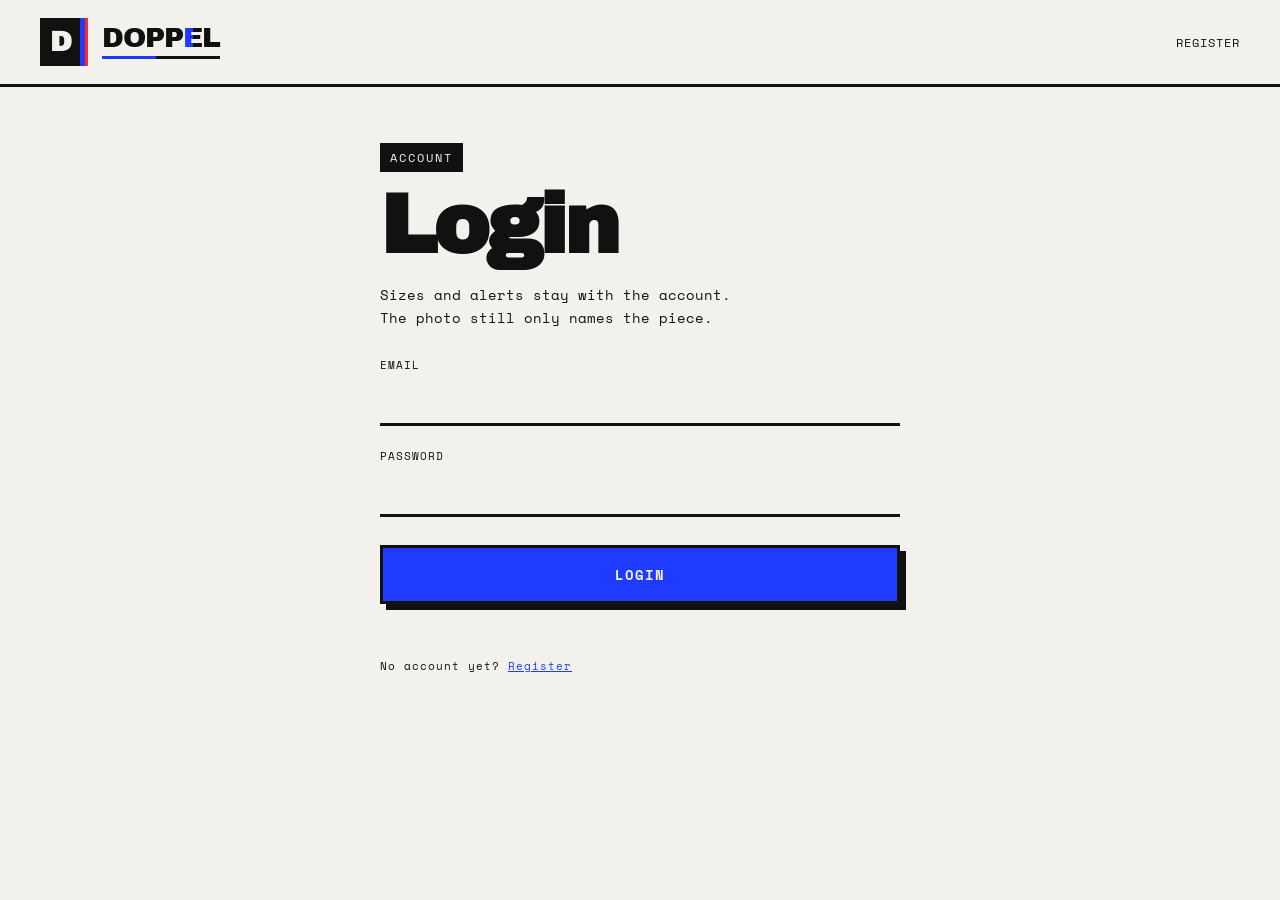
==== frontend/login.html @ 1208faae "Frontned kodovi" ====
<!DOCTYPE html>
<html lang="en">
<head>
  <meta charset="utf-8">
  <meta name="viewport" content="width=device-width, initial-scale=1">
  <title>Doppel — Login</title>
  <link rel="preconnect" href="https://fonts.googleapis.com">
  <link rel="preconnect" href="https://fonts.gstatic.com" crossorigin>
  <link href="https://fonts.googleapis.com/css2?family=Archivo+Black&family=Space+Mono:wght@400;700&display=swap" rel="stylesheet">
  <link rel="stylesheet" href="styles.css">
</head>
<body data-page="login">
  <header>
    <a class="brand" href="index.html">
      <span class="mark" aria-hidden="true"><b>D</b><span class="stripes"><i></i><i></i></span></span>
      <span>
        <span class="word">DOPP<em>E</em>L</span>
        <span class="rule"></span>
      </span>
    </a>
    <nav>
      <a href="register.html">Register</a>
    </nav>
  </header>

  <main class="auth">
    <div class="kicker">ACCOUNT</div>
    <h1>Login</h1>
    <p class="sub">Sizes and alerts stay with the account. The photo still only names the piece.</p>
    <form id="login-form">
      <label class="field">Email<input type="email" name="email" autocomplete="email" required></label>
      <label class="field">Password<input type="password" name="password" autocomplete="current-password" required></label>
      <button class="btn primary" type="submit">Login</button>
      <p class="error" data-error></p>
    </form>
    <p class="note">No account yet? <a href="register.html">Register</a></p>
  </main>
  <script src="app.js"></script>
</body>
</html>
---- frontend/styles.css ----
:root {
  --paper: #f2f1ec;
  --ink: #111111;
  --cobalt: #1f3bff;
  --tape: #ff2a1f;
  --concrete: #c8c8c4;
  --line: 3px;
}

* { box-sizing: border-box; margin: 0; padding: 0; }

html { scroll-behavior: smooth; }

body {
  min-height: 100vh;
  background: var(--paper);
  color: var(--ink);
  font-family: "Archivo Black", "Arial Black", sans-serif;
  -webkit-font-smoothing: antialiased;
}

img { display: block; max-width: 100%; }

a { color: inherit; }

button, label.drop { font: inherit; }

.mono {
  font-family: "Space Mono", "Courier New", monospace;
  font-weight: 400;
}

header {
  display: flex;
  align-items: center;
  justify-content: space-between;
  gap: 24px;
  padding: 18px 40px;
  border-bottom: var(--line) solid var(--ink);
}

.brand {
  display: flex;
  align-items: center;
  gap: 14px;
  text-decoration: none;
}

.mark {
  display: flex;
  width: 48px;
  height: 48px;
  background: var(--ink);
  flex: none;
}

.mark b {
  flex: 1;
  display: grid;
  place-items: center;
  color: var(--paper);
  font-size: 28px;
  line-height: 1;
  letter-spacing: -1px;
}

.stripes { display: flex; width: 8px; }
.stripes i:first-child { flex: 1.4; background: var(--cobalt); }
.stripes i:last-child { flex: 0.7; background: var(--tape); }

.word {
  font-size: 28px;
  letter-spacing: -1px;
  line-height: 0.85;
}

.word em {
  font-style: normal;
  background: linear-gradient(90deg, var(--cobalt) 52%, var(--ink) 52%);
  -webkit-background-clip: text;
  background-clip: text;
  color: transparent;
}

.rule {
  display: block;
  height: 3px;
  margin-top: 6px;
  background: linear-gradient(90deg, var(--cobalt) 46%, var(--ink) 46%);
}

nav { display: flex; align-items: center; gap: 22px; }

nav a {
  font-family: "Space Mono", monospace;
  font-size: 12px;
  letter-spacing: 1px;
  text-decoration: none;
  text-transform: uppercase;
}

nav a:hover { color: var(--cobalt); }

.login {
  border: 2px solid var(--ink);
  padding: 7px 12px;
}

.login:hover { background: var(--ink); color: var(--paper); }

.marquee {
  overflow: hidden;
  white-space: nowrap;
  border-bottom: var(--line) solid var(--ink);
  background: var(--ink);
  color: var(--paper);
  font-family: "Space Mono", monospace;
  font-size: 12px;
  letter-spacing: 2px;
  padding: 9px 0;
}

.marquee.cobalt { background: var(--cobalt); border-color: var(--cobalt); }

.marquee span {
  display: inline-block;
  animation: mq 28s linear infinite;
}

@keyframes mq {
  from { transform: translateX(0); }
  to { transform: translateX(-50%); }
}

.hero {
  display: grid;
  grid-template-columns: minmax(0, 1.05fr) minmax(0, 0.95fr);
  gap: 48px;
  align-items: center;
  width: min(1180px, calc(100% - 80px));
  margin: 0 auto;
  padding: 48px 0 40px;
}

.kicker {
  display: inline-block;
  margin-bottom: 18px;
  padding: 6px 10px;
  background: var(--ink);
  color: var(--paper);
  font-family: "Space Mono", monospace;
  font-size: 12px;
  letter-spacing: 2px;
}

h1 {
  font-size: clamp(64px, 7.4vw, 108px);
  line-height: 0.84;
  letter-spacing: -3px;
}

h1 em {
  font-style: normal;
  background: linear-gradient(90deg, var(--cobalt) 52%, var(--ink) 52%);
  -webkit-background-clip: text;
  background-clip: text;
  color: transparent;
}

.sub {
  max-width: 42ch;
  margin: 22px 0 28px;
  font-family: "Space Mono", monospace;
  font-size: 14px;
  line-height: 1.65;
}

.actions { display: flex; flex-wrap: wrap; gap: 14px; }

.btn {
  display: inline-block;
  border: var(--line) solid var(--ink);
  background: var(--paper);
  box-shadow: 6px 6px 0 var(--ink);
  padding: 16px 22px;
  color: var(--ink);
  font-family: "Space Mono", monospace;
  font-size: 14px;
  font-weight: 700;
  letter-spacing: 1px;
  text-decoration: none;
  text-transform: uppercase;
  cursor: pointer;
  transition: transform 0.12s ease, box-shadow 0.12s ease;
}

.btn:hover { transform: translate(3px, 3px); box-shadow: 3px 3px 0 var(--ink); }
.btn:active { transform: translate(6px, 6px); box-shadow: 0 0 0 var(--ink); }
.btn.primary { background: var(--cobalt); color: var(--paper); }

.note {
  margin-top: 22px;
  font-family: "Space Mono", monospace;
  font-size: 11px;
  letter-spacing: 1px;
}

.stage { display: flex; flex-direction: column; gap: 18px; }

.stack { position: relative; height: 500px; }

.polaroid {
  position: absolute;
  background: #fff;
  border: var(--line) solid var(--ink);
  padding: 10px 10px 34px;
}

.polaroid img {
  width: 100%;
  height: 300px;
  object-fit: cover;
  filter: grayscale(1) contrast(1.05);
}

.p1 { width: 72%; top: 0; left: 0; z-index: 2; transform: rotate(-1.5deg); }
.p2 { width: 58%; right: 0; bottom: 0; z-index: 1; transform: rotate(2deg); }
.p2 img { height: 220px; }

.tape {
  position: absolute;
  top: -11px;
  left: 50%;
  width: 72px;
  height: 18px;
  background: var(--tape);
  transform: translateX(-50%) rotate(-3deg);
}

.tape.blue { background: var(--cobalt); }

.tag {
  position: absolute;
  top: 22px;
  left: -10px;
  border: 2px solid var(--ink);
  background: var(--cobalt);
  color: var(--paper);
  padding: 4px 8px;
  font-family: "Space Mono", monospace;
  font-size: 11px;
  letter-spacing: 0.5px;
}

.tag.dark { top: auto; bottom: 46px; left: auto; right: -10px; background: var(--ink); }

.scan { overflow: hidden; }
.scan::after {
  content: "";
  position: absolute;
  left: 0;
  right: 0;
  height: 4px;
  background: var(--cobalt);
  box-shadow: 0 0 18px 4px rgba(31, 59, 255, 0.45);
  animation: scan 3.2s cubic-bezier(0.6, 0, 0.4, 1) infinite;
}

@keyframes scan {
  0% { top: 0; }
  70% { top: 100%; }
  100% { top: 100%; }
}

.drop {
  display: block;
  border: var(--line) dashed var(--ink);
  background: var(--concrete);
  padding: 28px 16px;
  text-align: center;
  cursor: pointer;
}

.drop:hover { background: #d8d8d4; }
.drop strong { display: block; font-family: "Space Mono", monospace; font-size: 14px; letter-spacing: 1px; }
.drop span { display: block; margin-top: 6px; font-family: "Space Mono", monospace; font-size: 11px; letter-spacing: 1px; }
.drop input { display: none; }

.steps {
  display: grid;
  grid-template-columns: repeat(3, 1fr);
  border-top: var(--line) solid var(--ink);
}

.step {
  padding: 28px 32px 32px;
  border-right: var(--line) solid var(--ink);
}

.step:last-child { border-right: 0; }

.step small {
  display: block;
  margin-bottom: 10px;
  color: var(--cobalt);
  font-family: "Space Mono", monospace;
  font-size: 12px;
  letter-spacing: 2px;
}

.step h2 { font-size: 28px; letter-spacing: -1px; margin-bottom: 10px; }

.step p {
  max-width: 32ch;
  font-family: "Space Mono", monospace;
  font-size: 13px;
  line-height: 1.6;
}

.page { padding: 36px 40px 48px; }

.page-head {
  display: flex;
  justify-content: space-between;
  align-items: flex-end;
  gap: 24px;
  margin-bottom: 32px;
}

h2.found {
  font-size: clamp(40px, 6vw, 72px);
  letter-spacing: -2px;
  line-height: 0.9;
}

.meta {
  margin-top: 12px;
  font-family: "Space Mono", monospace;
  font-size: 13px;
  letter-spacing: 1px;
}

.meta b { color: var(--cobalt); }

.query {
  display: grid;
  grid-template-columns: 280px minmax(0, 520px);
  gap: 28px;
  align-items: start;
  margin-bottom: 36px;
}

.qimg {
  position: relative;
  border: var(--line) solid var(--ink);
  background: #fff;
  padding: 10px 10px 28px;
}

.qimg img { width: 100%; height: 260px; object-fit: cover; filter: grayscale(1) contrast(1.05); }

.readout {
  border: var(--line) solid var(--ink);
  background: #fff;
  padding: 28px 28px 24px;
  font-family: "Space Mono", monospace;
  font-size: 15px;
  line-height: 2;
}

.readout em {
  background: var(--cobalt);
  color: #fff;
  font-style: normal;
  padding: 0 6px;
}

.lists {
  display: grid;
  grid-template-columns: 1fr 1fr;
  gap: 28px;
}

.list-head {
  display: flex;
  justify-content: space-between;
  align-items: baseline;
  margin-bottom: 14px;
  padding-bottom: 8px;
  border-bottom: var(--line) solid var(--ink);
}

.list-head h3 { font-size: 28px; letter-spacing: -1px; }
.list-head span { font-family: "Space Mono", monospace; font-size: 12px; letter-spacing: 1px; }

.card {
  display: grid;
  grid-template-columns: 112px 1fr;
  gap: 14px;
  align-items: center;
  margin-bottom: 12px;
  border: var(--line) solid var(--ink);
  background: #fff;
  padding: 10px;
}

.card img { width: 112px; height: 112px; object-fit: cover; filter: grayscale(1); }

.card .who { font-size: 16px; letter-spacing: -0.4px; line-height: 1.15; }
.card .size { margin-top: 6px; font-family: "Space Mono", monospace; font-size: 12px; }

.price {
  display: inline-block;
  margin-top: 8px;
  border: 2px solid var(--ink);
  background: var(--cobalt);
  color: var(--paper);
  padding: 2px 8px;
  font-family: "Space Mono", monospace;
  font-size: 13px;
  font-weight: 700;
}

.card:hover { transform: translate(-3px, -3px); box-shadow: 5px 5px 0 var(--ink); }

.card.line { grid-template-columns: 1fr; }

.lists .size {
  font-family: "Space Mono", monospace;
  font-size: 13px;
}

button.btn { appearance: none; }

.auth {
  width: min(520px, calc(100% - 48px));
  margin: 56px auto 80px;
}

.auth h1 { font-size: clamp(56px, 8vw, 84px); margin-bottom: 8px; }

.field {
  display: block;
  margin-top: 22px;
  font-family: "Space Mono", monospace;
  font-size: 11px;
  letter-spacing: 1px;
  text-transform: uppercase;
}

.field input {
  display: block;
  width: 100%;
  margin-top: 8px;
  border: 0;
  border-bottom: var(--line) solid var(--ink);
  border-radius: 0;
  background: transparent;
  padding: 10px 0 8px;
  color: var(--ink);
  font-family: "Space Mono", monospace;
  font-size: 16px;
  text-transform: none;
  letter-spacing: 0;
}

.field input:focus { outline: none; border-bottom-color: var(--cobalt); }

.split { display: grid; grid-template-columns: 1fr 1fr; gap: 24px; }

.auth .btn { width: 100%; margin-top: 28px; text-align: center; }

.auth .note a { color: var(--cobalt); }

.error {
  min-height: 1.4em;
  margin-top: 14px;
  color: var(--tape);
  font-family: "Space Mono", monospace;
  font-size: 13px;
}

.camera {
  position: fixed;
  inset: 0;
  z-index: 5;
  display: flex;
  flex-direction: column;
  background: var(--paper);
}

.camera[hidden] { display: none; }

.view {
  flex: 1;
  margin: 16px 40px;
  border: var(--line) solid var(--ink);
  background: var(--ink);
  overflow: hidden;
}

.view video { width: 100%; height: 100%; object-fit: cover; }

.shutter-row {
  display: flex;
  justify-content: center;
  padding: 8px 0 28px;
}

#shutter {
  width: 68px;
  height: 68px;
  border: var(--line) solid var(--ink);
  border-radius: 50%;
  background: var(--ink);
  cursor: pointer;
}

#shutter:hover { background: var(--cobalt); }

button.login {
  background: transparent;
  font-family: "Space Mono", monospace;
  font-size: 12px;
  letter-spacing: 1px;
  text-transform: uppercase;
  cursor: pointer;
}

body.is-busy { cursor: progress; }

@media (max-width: 980px) {
  header, .page { padding-left: 20px; padding-right: 20px; }
  .hero { width: min(100% - 40px, 1180px); padding-top: 32px; }
  .hero, .query, .lists, .steps { grid-template-columns: 1fr; }
  .step { border-right: 0; border-bottom: var(--line) solid var(--ink); }
  .stack { height: 420px; }
  nav a:not(.login) { display: none; }
  h1 { font-size: 64px; }
}

@media (prefers-reduced-motion: reduce) {
  .marquee span, .scan::after { animation: none; }
  .btn, .card { transition: none; }
}
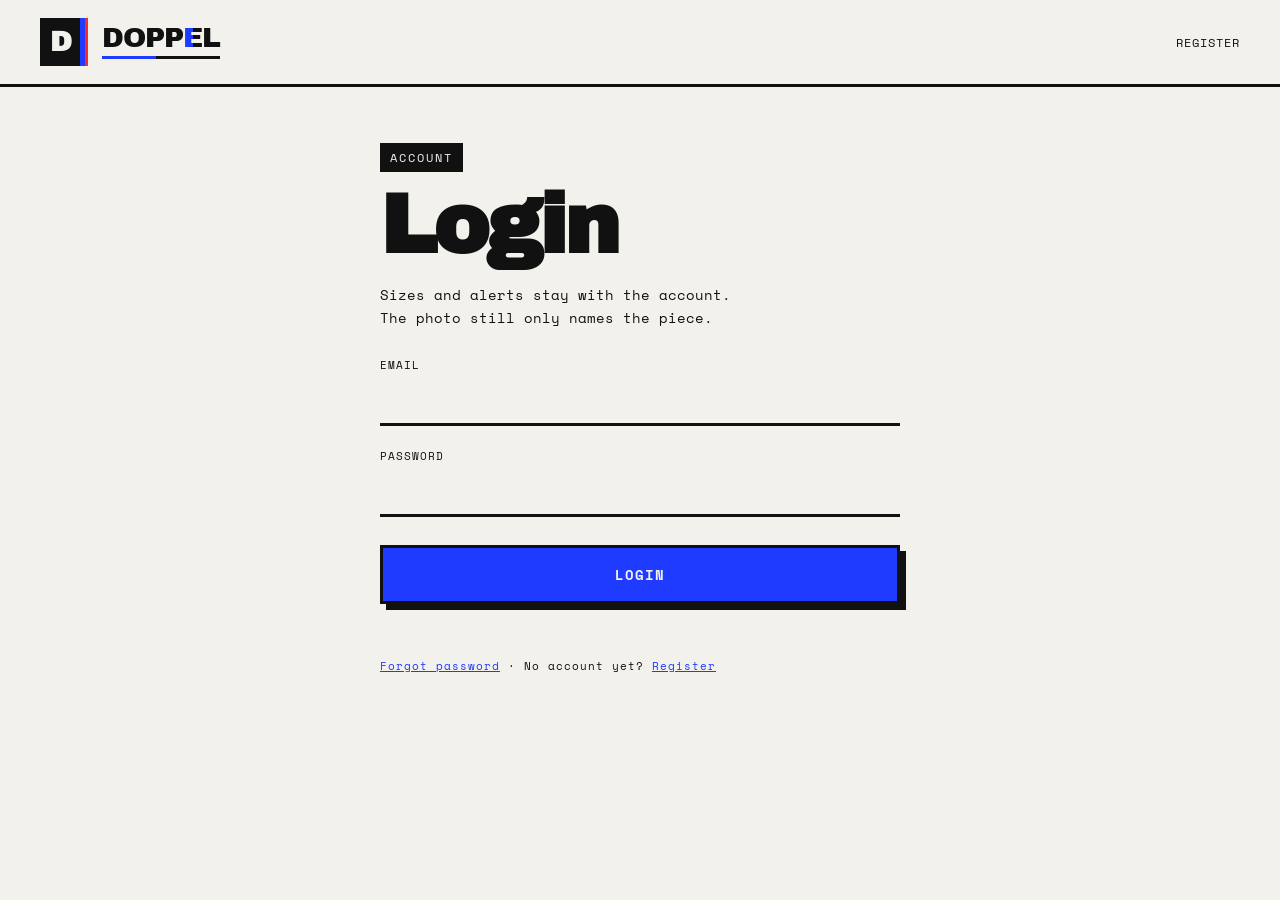
==== commit a4cdf520: "Promena an frontend delot i baza na podatocite" ====
--- a/frontend/login.html
+++ b/frontend/login.html
@@ -33,7 +33,8 @@
       <button class="btn primary" type="submit">Login</button>
       <p class="error" data-error></p>
     </form>
-    <p class="note">No account yet? <a href="register.html">Register</a></p>
+    <p class="note" data-notice></p>
+    <p class="note"><a href="forgot.html">Forgot password</a> · No account yet? <a href="register.html">Register</a></p>
   </main>
   <script src="app.js"></script>
 </body>
--- a/frontend/styles.css
+++ b/frontend/styles.css
@@ -529,10 +529,11 @@
 
 body.is-busy { cursor: progress; }
 
-@media (max-width: 980px) {
+@media (max-width: 1100px) {
   header, .page { padding-left: 20px; padding-right: 20px; }
-  .hero { width: min(100% - 40px, 1180px); padding-top: 32px; }
-  .hero, .query, .lists, .steps { grid-template-columns: 1fr; }
+  .hero { width: min(100% - 32px, 720px); padding-top: 32px; }
+  .hero, .query, .lists, .steps, .page-head { grid-template-columns: 1fr; }
+  .page-head { display: grid; }
   .step { border-right: 0; border-bottom: var(--line) solid var(--ink); }
   .stack { height: 420px; }
   nav a:not(.login) { display: none; }
